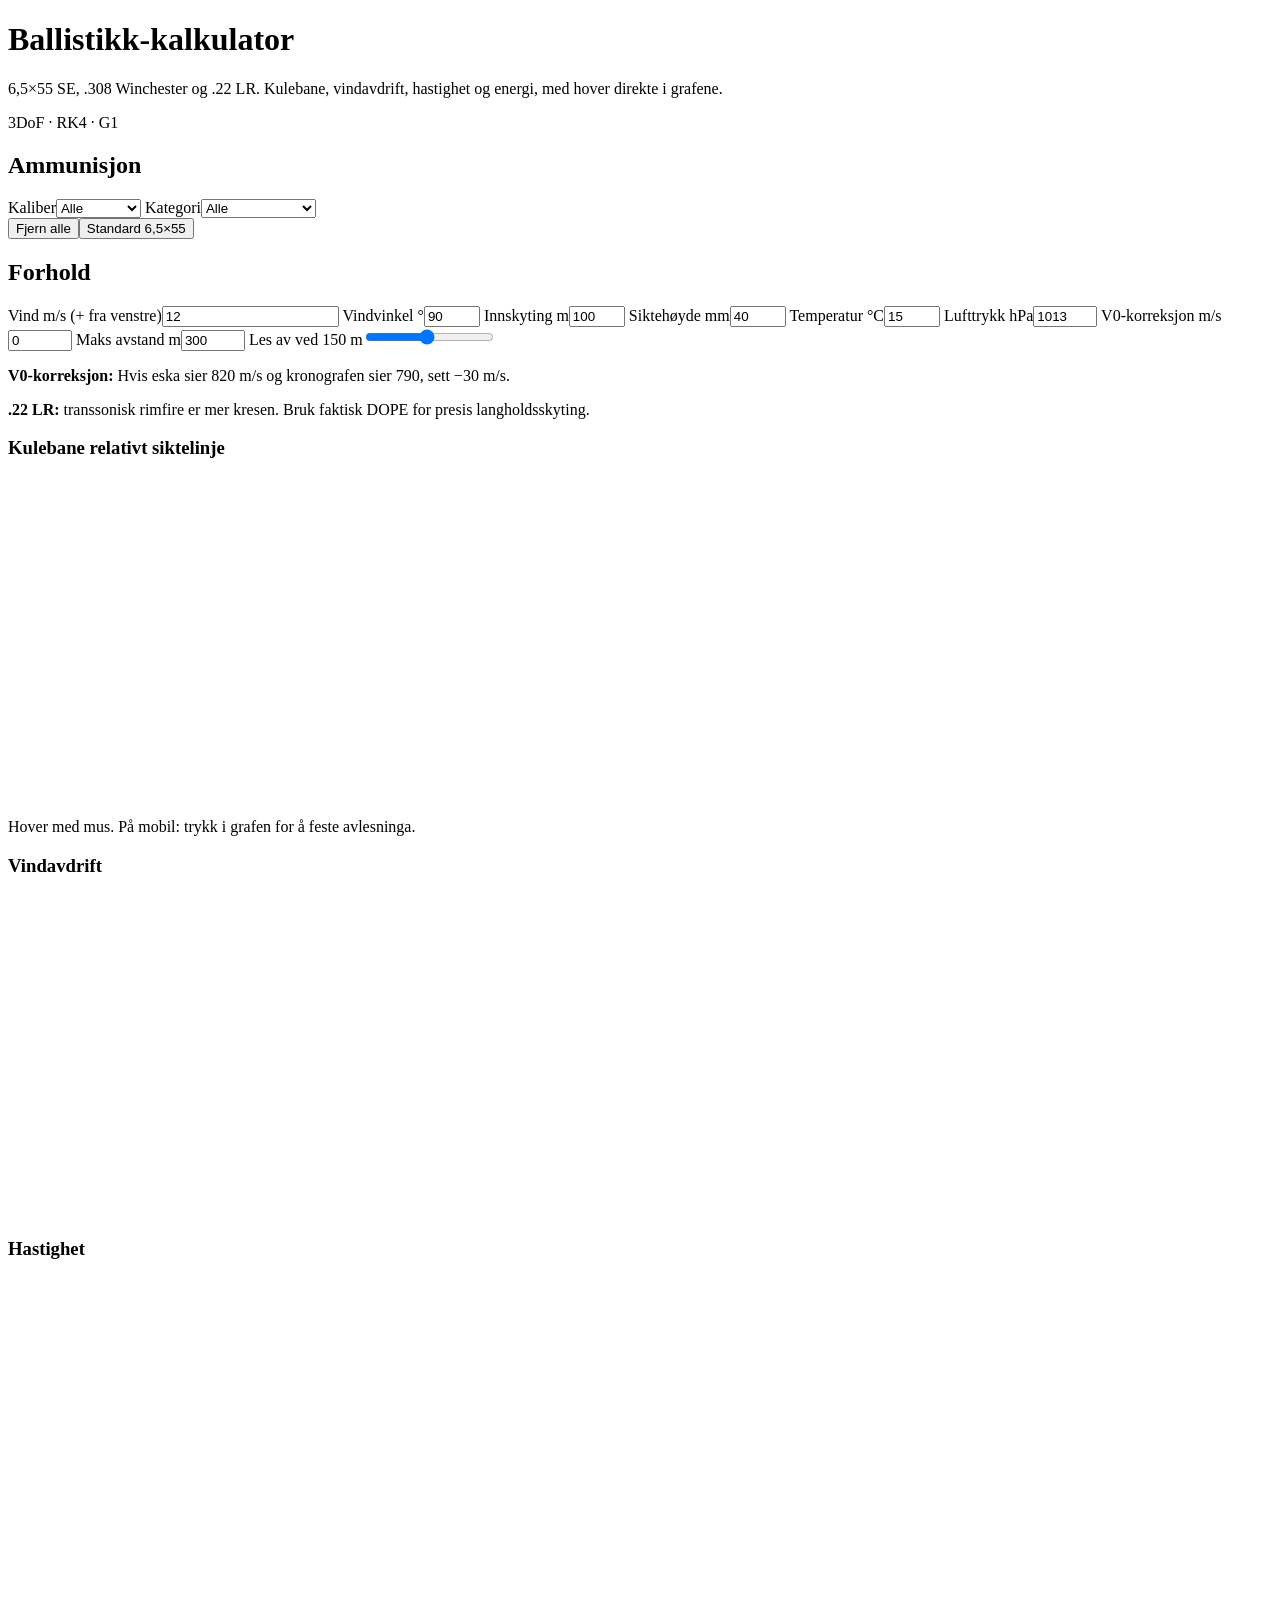
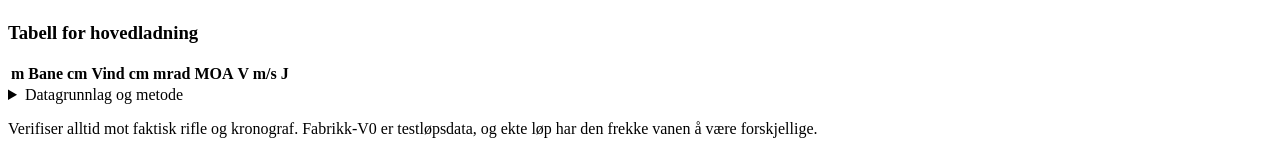
==== ballistikk/index.html @ c9beb190 "Add ballistics calculator page" ====
<!doctype html>
<html lang="no">
<head>
<meta charset="utf-8">
<meta name="viewport" content="width=device-width,initial-scale=1">
<meta name="description" content="Interaktiv ballistikk-kalkulator for 6,5x55, .308 Winchester og .22 LR.">
<title>Ballistikk-kalkulator</title>
<link rel="stylesheet" href="./style.css">
<script defer src="./app.js"></script>
</head>
<body>
<main>
<header class="top">
<div><h1>Ballistikk-kalkulator</h1><p>6,5×55 SE, .308 Winchester og .22 LR. Kulebane, vindavdrift, hastighet og energi, med hover direkte i grafene.</p></div>
<span class="badge">3DoF · RK4 · G1</span>
</header>
<div class="grid">
<aside class="panel">
<h2>Ammunisjon</h2>
<div class="filters">
<label>Kaliber<select id="caliberFilter"><option value="all">Alle</option><option value="6.5x55">6,5×55 SE</option><option value="308">.308 Win</option><option value="22lr">.22 LR</option></select></label>
<label>Kategori<select id="typeFilter"><option value="all">Alle</option><option value="hunting">Jakt</option><option value="training">Trening / match</option></select></label>
</div>
<div id="loadList" class="ammo-groups"></div>
<div class="actions"><button id="clearBtn">Fjern alle</button><button id="sixBtn">Standard 6,5×55</button></div>
<h2 class="space">Forhold</h2>
<div class="controls">
<label>Vind m/s (+ fra venstre)<input id="wind" type="number" step=".5" value="12"></label>
<label>Vindvinkel °<input id="windAngle" type="number" min="0" max="180" step="5" value="90"></label>
<label>Innskyting m<input id="zero" type="number" min="10" max="500" step="5" value="100"></label>
<label>Siktehøyde mm<input id="sight" type="number" min="0" max="120" step="1" value="40"></label>
<label>Temperatur °C<input id="temp" type="number" min="-40" max="50" step="1" value="15"></label>
<label>Lufttrykk hPa<input id="pressure" type="number" min="750" max="1100" step="1" value="1013"></label>
<label>V0-korreksjon m/s<input id="v0Offset" type="number" min="-150" max="150" step="1" value="0"></label>
<label>Maks avstand m<input id="maxRange" type="number" min="50" max="1000" step="25" value="300"></label>
<label class="full">Les av ved <span id="rangeLabel">150</span> m<input id="readRange" type="range" min="10" max="300" step="5" value="150"></label>
</div>
<p class="note"><strong>V0-korreksjon:</strong> Hvis eska sier 820 m/s og kronografen sier 790, sett −30 m/s.</p>
<p class="note warn"><strong>.22 LR:</strong> transsonisk rimfire er mer kresen. Bruk faktisk DOPE for presis langholdsskyting.</p>
</aside>
<section class="panel">
<div id="cards" class="cards"></div>
<h3>Kulebane relativt siktelinje</h3>
<div class="chart"><canvas id="dropChart" width="1000" height="320"></canvas><div id="dropTip" class="tooltip"></div></div>
<p class="hint">Hover med mus. På mobil: trykk i grafen for å feste avlesninga.</p>
<h3>Vindavdrift</h3>
<div class="chart"><canvas id="windChart" width="1000" height="320"></canvas><div id="windTip" class="tooltip"></div></div>
<h3>Hastighet</h3>
<div class="chart"><canvas id="velChart" width="1000" height="320"></canvas><div id="velTip" class="tooltip"></div></div>
<div id="legend" class="legend"></div>
<h3>Tabell for hovedladning</h3>
<div class="tablewrap"><table><thead><tr><th>m</th><th>Bane cm</th><th>Vind cm</th><th>mrad</th><th>MOA</th><th>V m/s</th><th>J</th></tr></thead><tbody id="tbody"></tbody></table></div>
</section>
</div>
<details><summary>Datagrunnlag og metode</summary><p class="mini">Centerfire bruker Norma sine publiserte V0- og G1-BC-data. .22 LR bruker oppgitt G1 der den finnes og tydelig merket effektiv G1 der Norma bare publiserer hastighetstabell. Modellen inkluderer tyngdekraft, lufttetthet, relativ luftstrøm og standard stykkevis G1-retardasjon. Ikke Coriolis, spindrift eller aerodynamisk jump.</p></details>
<p class="mini">Verifiser alltid mot faktisk rifle og kronograf. Fabrikk-V0 er testløpsdata, og ekte løp har den frekke vanen å være forskjellige.</p>
</main>
</body></html>
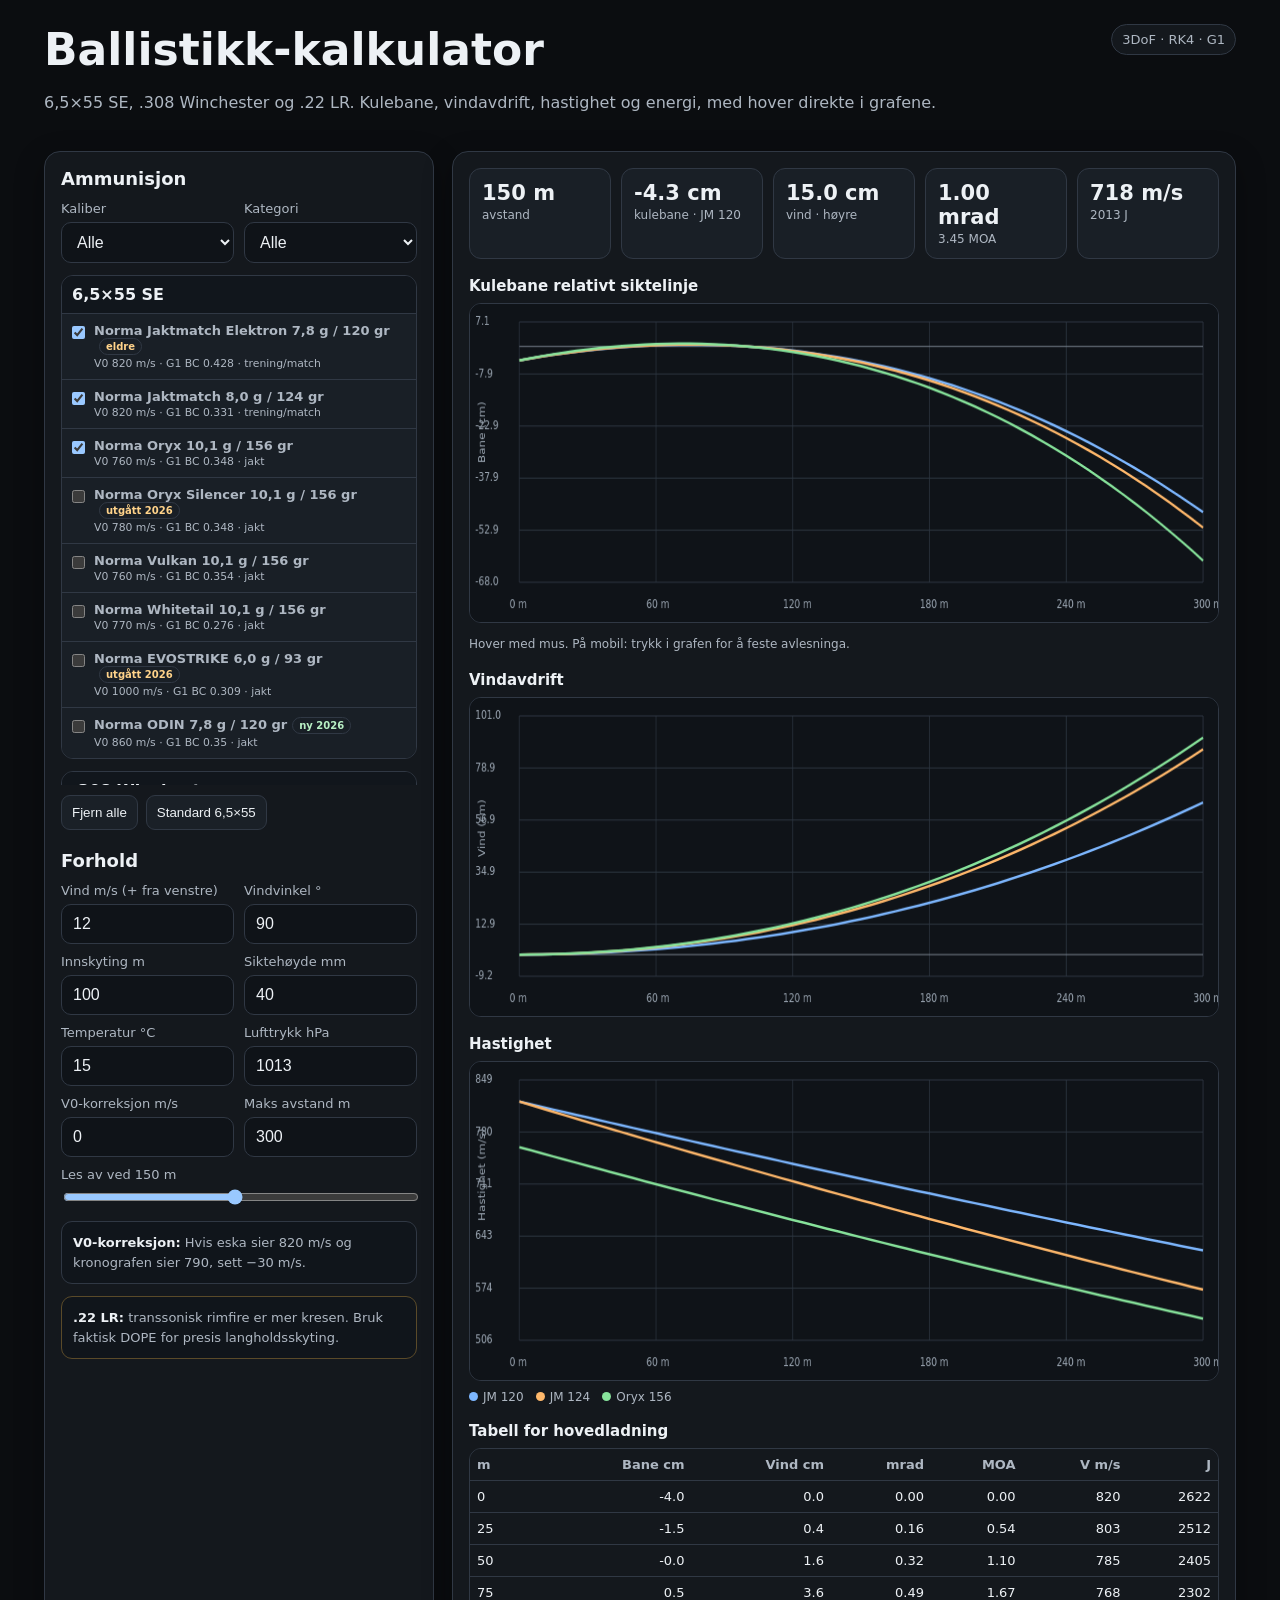
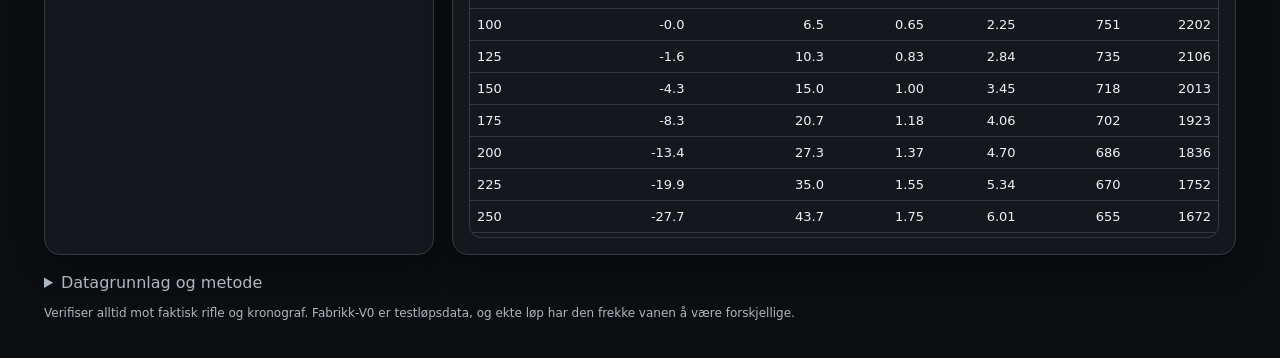
==== commit afe5500e: "Fix ballistics page assets and cache bust" ====
--- a/ballistikk/index.html
+++ b/ballistikk/index.html
@@ -5,8 +5,8 @@
 <meta name="viewport" content="width=device-width,initial-scale=1">
 <meta name="description" content="Interaktiv ballistikk-kalkulator for 6,5x55, .308 Winchester og .22 LR.">
 <title>Ballistikk-kalkulator</title>
-<link rel="stylesheet" href="./style.css">
-<script defer src="./app.js"></script>
+<link rel="stylesheet" href="./style.css?v=20261107-2">
+<script defer src="./app.js?v=20261107-2"></script>
 </head>
 <body>
 <main>
@@ -22,7 +22,7 @@
 <label>Kategori<select id="typeFilter"><option value="all">Alle</option><option value="hunting">Jakt</option><option value="training">Trening / match</option></select></label>
 </div>
 <div id="loadList" class="ammo-groups"></div>
-<div class="actions"><button id="clearBtn">Fjern alle</button><button id="sixBtn">Standard 6,5×55</button></div>
+<div class="actions"><button id="clearBtn" type="button">Fjern alle</button><button id="sixBtn" type="button">Standard 6,5×55</button></div>
 <h2 class="space">Forhold</h2>
 <div class="controls">
 <label>Vind m/s (+ fra venstre)<input id="wind" type="number" step=".5" value="12"></label>
@@ -39,7 +39,7 @@
 <p class="note warn"><strong>.22 LR:</strong> transsonisk rimfire er mer kresen. Bruk faktisk DOPE for presis langholdsskyting.</p>
 </aside>
 <section class="panel">
-<div id="cards" class="cards"></div>
+<div id="cards" class="cards"><div class="card"><div class="v">Laster…</div><div class="k">ballistikkmotor</div></div></div>
 <h3>Kulebane relativt siktelinje</h3>
 <div class="chart"><canvas id="dropChart" width="1000" height="320"></canvas><div id="dropTip" class="tooltip"></div></div>
 <p class="hint">Hover med mus. På mobil: trykk i grafen for å feste avlesninga.</p>
@@ -54,5 +54,6 @@
 </div>
 <details><summary>Datagrunnlag og metode</summary><p class="mini">Centerfire bruker Norma sine publiserte V0- og G1-BC-data. .22 LR bruker oppgitt G1 der den finnes og tydelig merket effektiv G1 der Norma bare publiserer hastighetstabell. Modellen inkluderer tyngdekraft, lufttetthet, relativ luftstrøm og standard stykkevis G1-retardasjon. Ikke Coriolis, spindrift eller aerodynamisk jump.</p></details>
 <p class="mini">Verifiser alltid mot faktisk rifle og kronograf. Fabrikk-V0 er testløpsdata, og ekte løp har den frekke vanen å være forskjellige.</p>
+<noscript><p class="note warn">JavaScript må være aktivert for at kalkulatoren skal fungere.</p></noscript>
 </main>
 </body></html>
--- a/ballistikk/style.css
+++ b/ballistikk/style.css
@@ -0,0 +1 @@
+:root{color-scheme:dark;--bg:#0b0d10;--panel:#14181d;--panel2:#191f26;--text:#edf1f5;--muted:#aeb7c2;--line:#303844;--good:#b8f0c4;--warn:#ffd38a}*{box-sizing:border-box}body{margin:0;font-family:Inter,system-ui,-apple-system,Segoe UI,Roboto,sans-serif;background:var(--bg);color:var(--text)}main{max-width:1240px;margin:auto;padding:24px}.top{display:flex;gap:20px;justify-content:space-between;align-items:flex-start;flex-wrap:wrap}h1{font-size:clamp(27px,4vw,44px);margin:0 0 8px}h2{font-size:18px;margin:0 0 12px}h3{font-size:15px;margin:18px 0 8px}p{color:var(--muted);line-height:1.5}.badge{border:1px solid var(--line);background:var(--panel);padding:7px 10px;border-radius:999px;color:var(--muted);font-size:13px}.grid{display:grid;grid-template-columns:390px minmax(0,1fr);gap:18px;margin-top:20px}@media(max-width:920px){.grid{grid-template-columns:1fr}}.panel{background:var(--panel);border:1px solid var(--line);border-radius:16px;padding:16px;box-shadow:0 10px 30px #0005}.filters,.controls{display:grid;grid-template-columns:1fr 1fr;gap:10px}.controls .full{grid-column:1/-1}label{display:block;font-size:13px;color:var(--muted)}input,select{width:100%;margin-top:6px;background:#0f1318;border:1px solid var(--line);color:var(--text);padding:10px 11px;border-radius:10px;font-size:16px}input[type=range]{padding:0}.ammo-groups{display:grid;gap:12px;max-height:510px;overflow:auto;margin-top:12px}.ammo-group{border:1px solid var(--line);border-radius:12px;overflow:hidden}.ammo-head{font-weight:750;padding:9px 10px;background:#11161c}.loadrow{display:flex;gap:9px;align-items:flex-start;background:var(--panel2);border-top:1px solid var(--line);padding:9px 10px;cursor:pointer}.loadrow input{width:auto;margin:3px 0 0}.loadrow strong{font-size:13px}.loadrow small{color:var(--muted)}.pill{display:inline-block;font-size:10px;padding:2px 6px;border-radius:99px;border:1px solid var(--line);margin-left:5px;color:var(--muted)}.pill.new{color:var(--good)}.pill.old{color:var(--warn)}.actions{display:flex;gap:8px;margin-top:10px;flex-wrap:wrap}button{border:1px solid var(--line);background:#1a2027;color:var(--text);padding:9px 10px;border-radius:9px;cursor:pointer}.space{margin-top:20px}.note{font-size:13px;background:#10151b;border:1px solid var(--line);padding:11px;border-radius:11px;margin:12px 0 0}.note strong{color:var(--text)}.warn{border-color:#5a4a29}.cards{display:grid;grid-template-columns:repeat(5,1fr);gap:10px;margin-bottom:14px}@media(max-width:820px){.cards{grid-template-columns:repeat(2,1fr)}}.card{background:var(--panel2);border:1px solid var(--line);padding:12px;border-radius:12px}.card .v{font-size:21px;font-weight:750}.card .k{font-size:12px;color:var(--muted);margin-top:3px}.chart{position:relative}.chart canvas{width:100%;height:320px;background:#0f1318;border:1px solid var(--line);border-radius:12px;display:block;touch-action:pan-y}.tooltip{position:absolute;display:none;pointer-events:none;z-index:4;min-width:175px;max-width:270px;background:#080b0ecc;border:1px solid #46515e;border-radius:10px;padding:9px 10px;box-shadow:0 8px 30px #000a;font-size:12px;backdrop-filter:blur(6px)}.tt-range{font-weight:800;margin-bottom:5px}.tt-row{display:flex;gap:8px;justify-content:space-between;margin-top:3px}.tt-name{white-space:nowrap;overflow:hidden;text-overflow:ellipsis;max-width:165px}.sw,.dot{width:9px;height:9px;border-radius:50%;display:inline-block;margin-right:5px}.hint,.mini{font-size:12px;color:var(--muted)}.legend{display:flex;gap:12px;flex-wrap:wrap;margin:9px 0;color:var(--muted);font-size:12px}.tablewrap{max-height:390px;overflow:auto;border:1px solid var(--line);border-radius:12px}table{width:100%;border-collapse:collapse;font-size:13px}th,td{border-bottom:1px solid var(--line);padding:8px 7px;text-align:right;white-space:nowrap}th:first-child,td:first-child{text-align:left}th{position:sticky;top:0;background:var(--panel);color:var(--muted)}details{margin-top:18px}summary{cursor:pointer;color:var(--muted)}
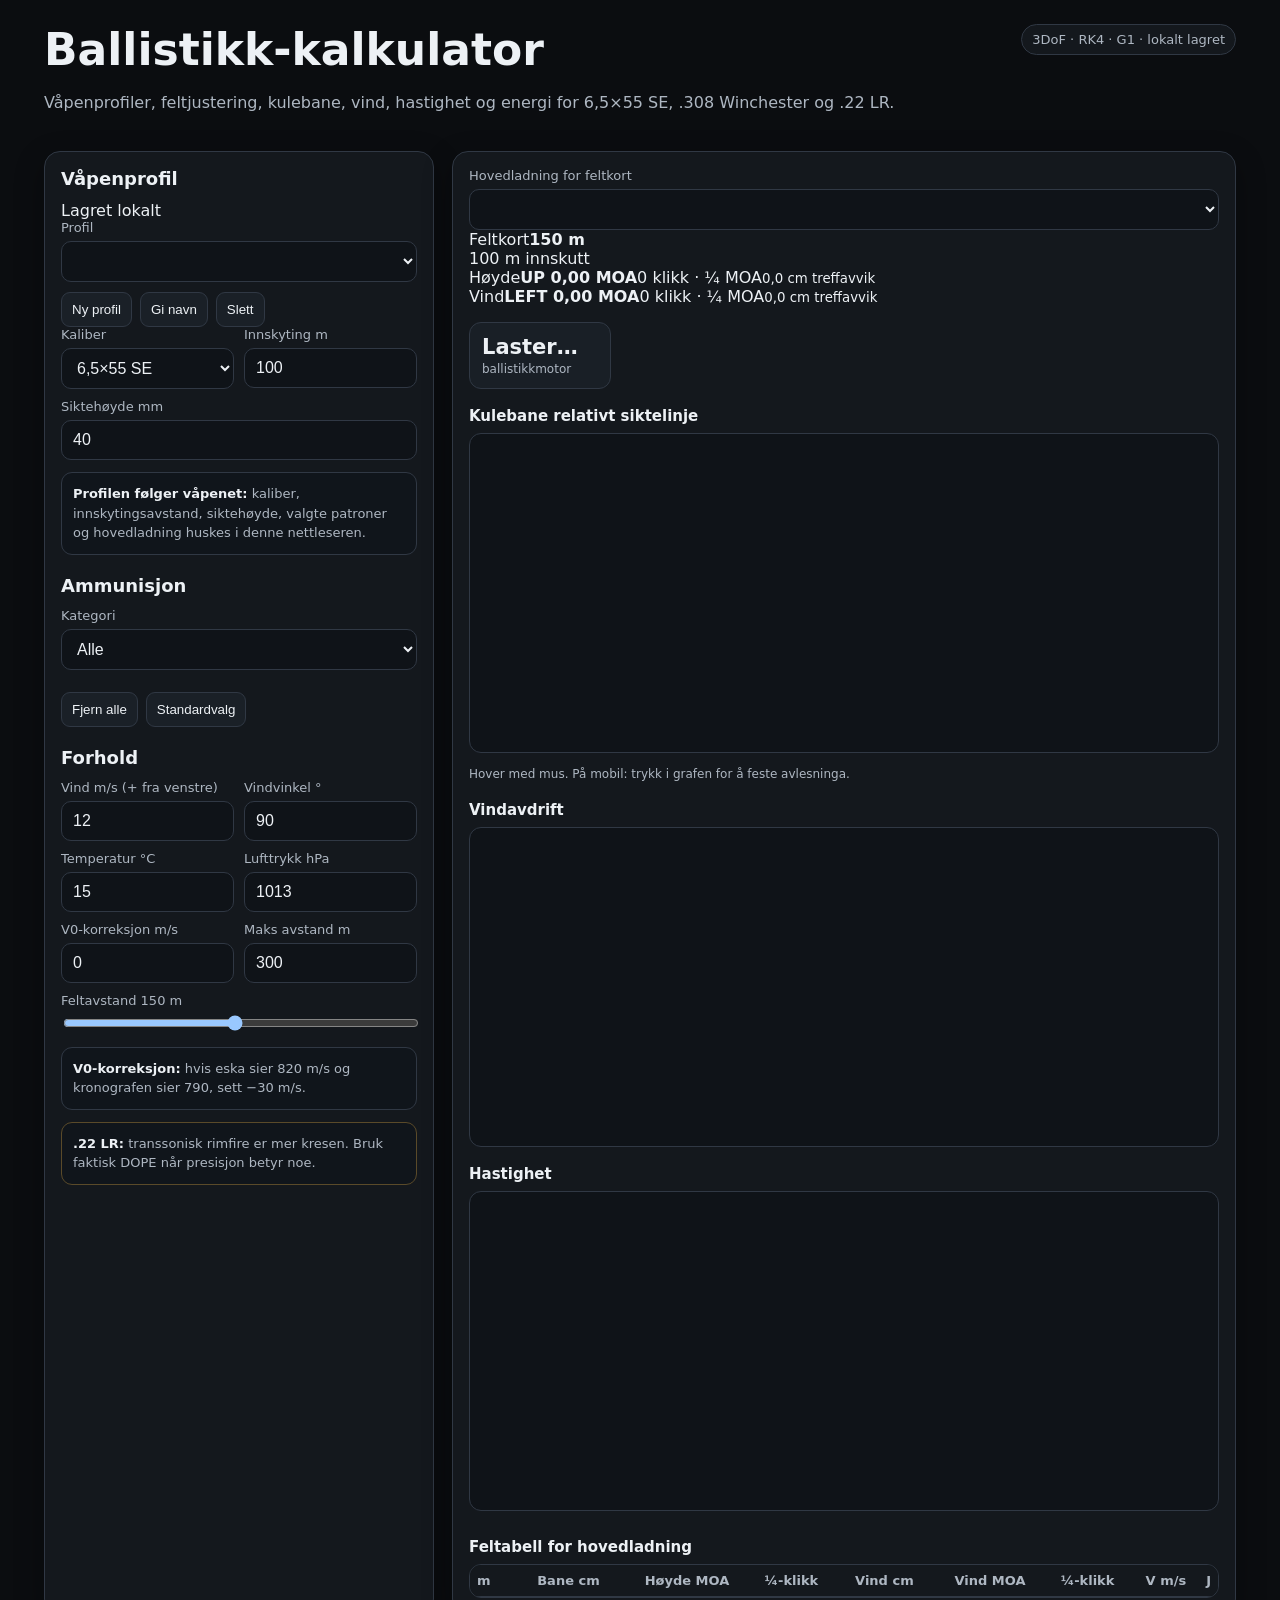
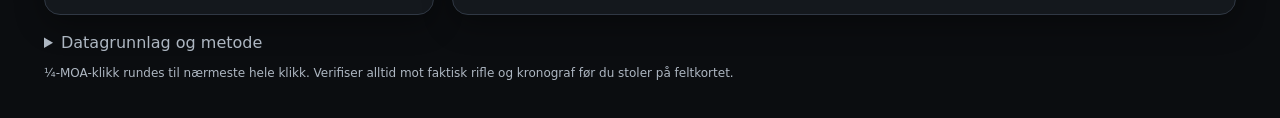
==== commit 3183f1ac: "Add field dial cards and rifle profiles" ====
--- a/ballistikk/index.html
+++ b/ballistikk/index.html
@@ -3,57 +3,92 @@
 <head>
 <meta charset="utf-8">
 <meta name="viewport" content="width=device-width,initial-scale=1">
-<meta name="description" content="Interaktiv ballistikk-kalkulator for 6,5x55, .308 Winchester og .22 LR.">
+<meta name="description" content="Interaktiv ballistikk-kalkulator for 6,5x55, .308 Winchester og .22 LR med våpenprofiler og feltjustering i MOA.">
+<meta name="theme-color" content="#0b0d10">
 <title>Ballistikk-kalkulator</title>
-<link rel="stylesheet" href="./style.css?v=20261107-2">
-<script defer src="./app.js?v=20261107-2"></script>
+<link rel="stylesheet" href="./style.css?v=20261107-3">
+<script defer src="./app.js?v=20261107-3"></script>
 </head>
 <body>
 <main>
 <header class="top">
-<div><h1>Ballistikk-kalkulator</h1><p>6,5×55 SE, .308 Winchester og .22 LR. Kulebane, vindavdrift, hastighet og energi, med hover direkte i grafene.</p></div>
-<span class="badge">3DoF · RK4 · G1</span>
+  <div><h1>Ballistikk-kalkulator</h1><p>Våpenprofiler, feltjustering, kulebane, vind, hastighet og energi for 6,5×55 SE, .308 Winchester og .22 LR.</p></div>
+  <span class="badge">3DoF · RK4 · G1 · lokalt lagret</span>
 </header>
+
 <div class="grid">
-<aside class="panel">
-<h2>Ammunisjon</h2>
-<div class="filters">
-<label>Kaliber<select id="caliberFilter"><option value="all">Alle</option><option value="6.5x55">6,5×55 SE</option><option value="308">.308 Win</option><option value="22lr">.22 LR</option></select></label>
-<label>Kategori<select id="typeFilter"><option value="all">Alle</option><option value="hunting">Jakt</option><option value="training">Trening / match</option></select></label>
-</div>
-<div id="loadList" class="ammo-groups"></div>
-<div class="actions"><button id="clearBtn" type="button">Fjern alle</button><button id="sixBtn" type="button">Standard 6,5×55</button></div>
-<h2 class="space">Forhold</h2>
-<div class="controls">
-<label>Vind m/s (+ fra venstre)<input id="wind" type="number" step=".5" value="12"></label>
-<label>Vindvinkel °<input id="windAngle" type="number" min="0" max="180" step="5" value="90"></label>
-<label>Innskyting m<input id="zero" type="number" min="10" max="500" step="5" value="100"></label>
-<label>Siktehøyde mm<input id="sight" type="number" min="0" max="120" step="1" value="40"></label>
-<label>Temperatur °C<input id="temp" type="number" min="-40" max="50" step="1" value="15"></label>
-<label>Lufttrykk hPa<input id="pressure" type="number" min="750" max="1100" step="1" value="1013"></label>
-<label>V0-korreksjon m/s<input id="v0Offset" type="number" min="-150" max="150" step="1" value="0"></label>
-<label>Maks avstand m<input id="maxRange" type="number" min="50" max="1000" step="25" value="300"></label>
-<label class="full">Les av ved <span id="rangeLabel">150</span> m<input id="readRange" type="range" min="10" max="300" step="5" value="150"></label>
-</div>
-<p class="note"><strong>V0-korreksjon:</strong> Hvis eska sier 820 m/s og kronografen sier 790, sett −30 m/s.</p>
-<p class="note warn"><strong>.22 LR:</strong> transsonisk rimfire er mer kresen. Bruk faktisk DOPE for presis langholdsskyting.</p>
+<aside class="panel controls-panel">
+  <section id="profilePanel" class="profile-section">
+    <div class="section-head"><h2>Våpenprofil</h2><span id="saveState" class="save-state">Lagret lokalt</span></div>
+    <label>Profil<select id="profileSelect"></select></label>
+    <div class="actions profile-actions">
+      <button id="addProfileBtn" type="button">Ny profil</button>
+      <button id="renameProfileBtn" type="button">Gi navn</button>
+      <button id="deleteProfileBtn" type="button">Slett</button>
+    </div>
+    <div class="controls profile-controls">
+      <label>Kaliber<select id="profileCaliber"><option value="6.5x55">6,5×55 SE</option><option value="308">.308 Win</option><option value="22lr">.22 LR</option></select></label>
+      <label>Innskyting m<input id="zero" type="number" min="10" max="500" step="5" value="100"></label>
+      <label class="full">Siktehøyde mm<input id="sight" type="number" min="0" max="120" step="1" value="40"></label>
+    </div>
+    <p class="note"><strong>Profilen følger våpenet:</strong> kaliber, innskytingsavstand, siktehøyde, valgte patroner og hovedladning huskes i denne nettleseren.</p>
+  </section>
+
+  <section class="space">
+    <div class="section-head"><h2>Ammunisjon</h2><span id="ammoCaliberLabel" class="mini-badge"></span></div>
+    <label>Kategori<select id="typeFilter"><option value="all">Alle</option><option value="hunting">Jakt</option><option value="training">Trening / match</option></select></label>
+    <div id="loadList" class="ammo-groups"></div>
+    <div class="actions"><button id="clearBtn" type="button">Fjern alle</button><button id="defaultAmmoBtn" type="button">Standardvalg</button></div>
+  </section>
+
+  <section class="space">
+    <h2>Forhold</h2>
+    <div class="controls">
+      <label>Vind m/s (+ fra venstre)<input id="wind" type="number" step=".5" value="12"></label>
+      <label>Vindvinkel °<input id="windAngle" type="number" min="0" max="180" step="5" value="90"></label>
+      <label>Temperatur °C<input id="temp" type="number" min="-40" max="50" step="1" value="15"></label>
+      <label>Lufttrykk hPa<input id="pressure" type="number" min="750" max="1100" step="1" value="1013"></label>
+      <label>V0-korreksjon m/s<input id="v0Offset" type="number" min="-150" max="150" step="1" value="0"></label>
+      <label>Maks avstand m<input id="maxRange" type="number" min="50" max="1000" step="25" value="300"></label>
+      <label class="full">Feltavstand <span id="rangeLabel">150</span> m<input id="readRange" type="range" min="10" max="300" step="5" value="150"></label>
+    </div>
+    <p class="note"><strong>V0-korreksjon:</strong> hvis eska sier 820 m/s og kronografen sier 790, sett −30 m/s.</p>
+    <p class="note warn"><strong>.22 LR:</strong> transsonisk rimfire er mer kresen. Bruk faktisk DOPE når presisjon betyr noe.</p>
+  </section>
 </aside>
-<section class="panel">
-<div id="cards" class="cards"><div class="card"><div class="v">Laster…</div><div class="k">ballistikkmotor</div></div></div>
-<h3>Kulebane relativt siktelinje</h3>
-<div class="chart"><canvas id="dropChart" width="1000" height="320"></canvas><div id="dropTip" class="tooltip"></div></div>
-<p class="hint">Hover med mus. På mobil: trykk i grafen for å feste avlesninga.</p>
-<h3>Vindavdrift</h3>
-<div class="chart"><canvas id="windChart" width="1000" height="320"></canvas><div id="windTip" class="tooltip"></div></div>
-<h3>Hastighet</h3>
-<div class="chart"><canvas id="velChart" width="1000" height="320"></canvas><div id="velTip" class="tooltip"></div></div>
-<div id="legend" class="legend"></div>
-<h3>Tabell for hovedladning</h3>
-<div class="tablewrap"><table><thead><tr><th>m</th><th>Bane cm</th><th>Vind cm</th><th>mrad</th><th>MOA</th><th>V m/s</th><th>J</th></tr></thead><tbody id="tbody"></tbody></table></div>
+
+<section class="panel results-panel">
+  <div class="primary-picker">
+    <label>Hovedladning for feltkort<select id="primaryLoadSelect"></select></label>
+  </div>
+
+  <section id="fieldCard" class="field-card" aria-live="polite">
+    <div class="field-head"><div><span class="eyebrow">Feltkort</span><strong id="fieldDistance">150 m</strong></div><span id="fieldZero" class="field-zero">100 m innskutt</span></div>
+    <div class="dial-grid">
+      <div class="dial-card elevation"><span class="dial-label">Høyde</span><strong id="elevDial">UP 0,00 MOA</strong><span id="elevClicks">0 klikk · ¼ MOA</span><small id="elevImpact">0,0 cm treffavvik</small></div>
+      <div class="dial-card windage"><span class="dial-label">Vind</span><strong id="windDial">LEFT 0,00 MOA</strong><span id="windClicks">0 klikk · ¼ MOA</span><small id="windImpact">0,0 cm treffavvik</small></div>
+    </div>
+    <p class="field-note" id="fieldLoad"></p>
+  </section>
+
+  <div id="cards" class="cards"><div class="card"><div class="v">Laster…</div><div class="k">ballistikkmotor</div></div></div>
+
+  <h3>Kulebane relativt siktelinje</h3>
+  <div class="chart"><canvas id="dropChart" width="1000" height="320"></canvas><div id="dropTip" class="tooltip"></div></div>
+  <p class="hint">Hover med mus. På mobil: trykk i grafen for å feste avlesninga.</p>
+  <h3>Vindavdrift</h3>
+  <div class="chart"><canvas id="windChart" width="1000" height="320"></canvas><div id="windTip" class="tooltip"></div></div>
+  <h3>Hastighet</h3>
+  <div class="chart"><canvas id="velChart" width="1000" height="320"></canvas><div id="velTip" class="tooltip"></div></div>
+  <div id="legend" class="legend"></div>
+
+  <h3>Feltabell for hovedladning</h3>
+  <div class="tablewrap"><table><thead><tr><th>m</th><th>Bane cm</th><th>Høyde MOA</th><th>¼-klikk</th><th>Vind cm</th><th>Vind MOA</th><th>¼-klikk</th><th>V m/s</th><th>J</th></tr></thead><tbody id="tbody"></tbody></table></div>
 </section>
 </div>
-<details><summary>Datagrunnlag og metode</summary><p class="mini">Centerfire bruker Norma sine publiserte V0- og G1-BC-data. .22 LR bruker oppgitt G1 der den finnes og tydelig merket effektiv G1 der Norma bare publiserer hastighetstabell. Modellen inkluderer tyngdekraft, lufttetthet, relativ luftstrøm og standard stykkevis G1-retardasjon. Ikke Coriolis, spindrift eller aerodynamisk jump.</p></details>
-<p class="mini">Verifiser alltid mot faktisk rifle og kronograf. Fabrikk-V0 er testløpsdata, og ekte løp har den frekke vanen å være forskjellige.</p>
+
+<details><summary>Datagrunnlag og metode</summary><p class="mini">Centerfire bruker publiserte V0- og G1-BC-data. .22 LR bruker oppgitt G1 der den finnes og tydelig merket effektiv G1 der produsenten bare publiserer hastighetstabell. Modellen inkluderer tyngdekraft, lufttetthet, relativ luftstrøm og standard stykkevis G1-retardasjon. Ikke Coriolis, spindrift eller aerodynamisk jump.</p></details>
+<p class="mini">¼-MOA-klikk rundes til nærmeste hele klikk. Verifiser alltid mot faktisk rifle og kronograf før du stoler på feltkortet.</p>
 <noscript><p class="note warn">JavaScript må være aktivert for at kalkulatoren skal fungere.</p></noscript>
 </main>
 </body></html>
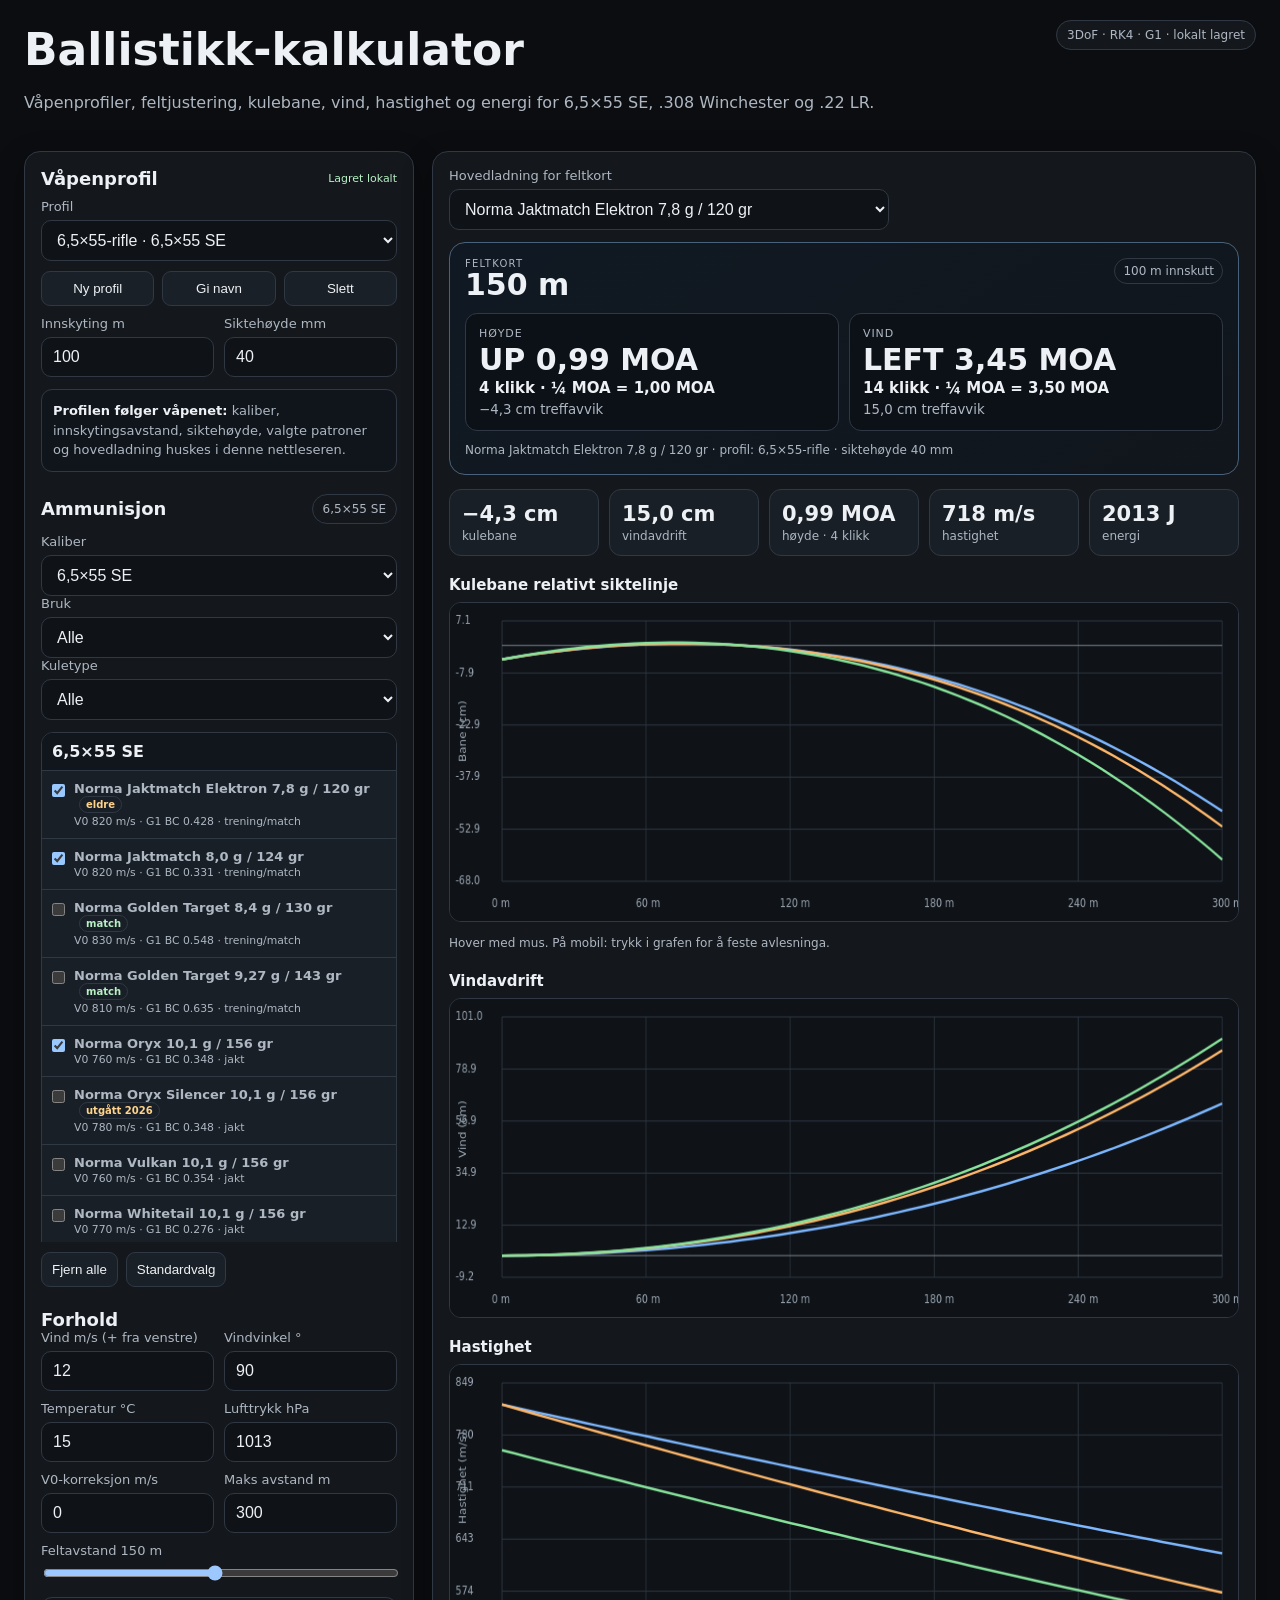
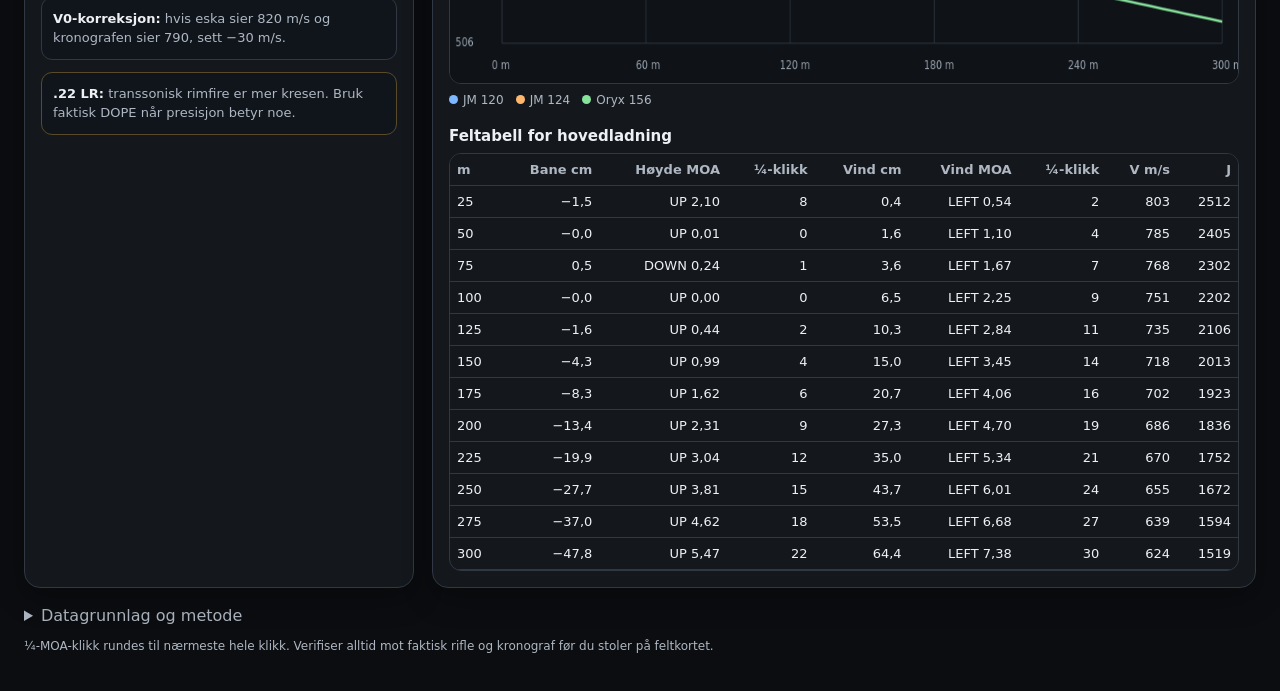
==== commit d0a80bee: "Make ballistics UI mobile/PWA ready and add ammo filters" ====
--- a/ballistikk/index.html
+++ b/ballistikk/index.html
@@ -5,15 +5,24 @@
 <meta name="viewport" content="width=device-width,initial-scale=1">
 <meta name="description" content="Interaktiv ballistikk-kalkulator for 6,5x55, .308 Winchester og .22 LR med våpenprofiler og feltjustering i MOA.">
 <meta name="theme-color" content="#0b0d10">
+<meta name="apple-mobile-web-app-capable" content="yes">
+<meta name="apple-mobile-web-app-status-bar-style" content="black-translucent">
+<meta name="apple-mobile-web-app-title" content="Ballistikk">
 <title>Ballistikk-kalkulator</title>
-<link rel="stylesheet" href="./style.css?v=20261107-3">
-<script defer src="./app.js?v=20261107-3"></script>
+<link rel="manifest" href="./manifest.webmanifest?v=20261107-4">
+<link rel="icon" type="image/png" sizes="192x192" href="./icon-192.png">
+<link rel="apple-touch-icon" href="./icon-192.png">
+<link rel="stylesheet" href="./style.css?v=20261107-4">
+<script defer src="./app.js?v=20261107-4"></script>
 </head>
 <body>
 <main>
 <header class="top">
   <div><h1>Ballistikk-kalkulator</h1><p>Våpenprofiler, feltjustering, kulebane, vind, hastighet og energi for 6,5×55 SE, .308 Winchester og .22 LR.</p></div>
+  <div class="top-actions">
+  <button id="installBtn" class="install-btn" type="button" hidden>Installer app</button>
   <span class="badge">3DoF · RK4 · G1 · lokalt lagret</span>
+</div>
 </header>
 
 <div class="grid">
@@ -27,16 +36,19 @@
       <button id="deleteProfileBtn" type="button">Slett</button>
     </div>
     <div class="controls profile-controls">
-      <label>Kaliber<select id="profileCaliber"><option value="6.5x55">6,5×55 SE</option><option value="308">.308 Win</option><option value="22lr">.22 LR</option></select></label>
       <label>Innskyting m<input id="zero" type="number" min="10" max="500" step="5" value="100"></label>
-      <label class="full">Siktehøyde mm<input id="sight" type="number" min="0" max="120" step="1" value="40"></label>
+      <label>Siktehøyde mm<input id="sight" type="number" min="0" max="120" step="1" value="40"></label>
     </div>
     <p class="note"><strong>Profilen følger våpenet:</strong> kaliber, innskytingsavstand, siktehøyde, valgte patroner og hovedladning huskes i denne nettleseren.</p>
   </section>
 
   <section class="space">
     <div class="section-head"><h2>Ammunisjon</h2><span id="ammoCaliberLabel" class="mini-badge"></span></div>
-    <label>Kategori<select id="typeFilter"><option value="all">Alle</option><option value="hunting">Jakt</option><option value="training">Trening / match</option></select></label>
+    <div class="ammo-filters">
+      <label>Kaliber<select id="profileCaliber"><option value="6.5x55">6,5×55 SE</option><option value="308">.308 Win</option><option value="22lr">.22 LR</option></select></label>
+      <label>Bruk<select id="typeFilter"><option value="all">Alle</option><option value="hunting">Jakt</option><option value="training">Trening / match</option></select></label>
+      <label>Kuletype<select id="bulletFilter"><option value="all">Alle</option><option value="fmj">Helmantel</option><option value="match">Match / ikke-eksp.</option><option value="expanding">Ekspanderende</option><option value="rimfire">.22 LR</option></select></label>
+    </div>
     <div id="loadList" class="ammo-groups"></div>
     <div class="actions"><button id="clearBtn" type="button">Fjern alle</button><button id="defaultAmmoBtn" type="button">Standardvalg</button></div>
   </section>
@@ -44,7 +56,7 @@
   <section class="space">
     <h2>Forhold</h2>
     <div class="controls">
-      <label>Vind m/s (+ fra venstre)<input id="wind" type="number" step=".5" value="12"></label>
+      <label>Vind m/s (+ fra venstre)<input id="wind" type="number" step=".5" value="0"></label>
       <label>Vindvinkel °<input id="windAngle" type="number" min="0" max="180" step="5" value="90"></label>
       <label>Temperatur °C<input id="temp" type="number" min="-40" max="50" step="1" value="15"></label>
       <label>Lufttrykk hPa<input id="pressure" type="number" min="750" max="1100" step="1" value="1013"></label>
--- a/ballistikk/style.css
+++ b/ballistikk/style.css
@@ -1 +1,3 @@
-:root{color-scheme:dark;--bg:#0b0d10;--panel:#14181d;--panel2:#191f26;--text:#edf1f5;--muted:#aeb7c2;--line:#303844;--good:#b8f0c4;--warn:#ffd38a}*{box-sizing:border-box}body{margin:0;font-family:Inter,system-ui,-apple-system,Segoe UI,Roboto,sans-serif;background:var(--bg);color:var(--text)}main{max-width:1240px;margin:auto;padding:24px}.top{display:flex;gap:20px;justify-content:space-between;align-items:flex-start;flex-wrap:wrap}h1{font-size:clamp(27px,4vw,44px);margin:0 0 8px}h2{font-size:18px;margin:0 0 12px}h3{font-size:15px;margin:18px 0 8px}p{color:var(--muted);line-height:1.5}.badge{border:1px solid var(--line);background:var(--panel);padding:7px 10px;border-radius:999px;color:var(--muted);font-size:13px}.grid{display:grid;grid-template-columns:390px minmax(0,1fr);gap:18px;margin-top:20px}@media(max-width:920px){.grid{grid-template-columns:1fr}}.panel{background:var(--panel);border:1px solid var(--line);border-radius:16px;padding:16px;box-shadow:0 10px 30px #0005}.filters,.controls{display:grid;grid-template-columns:1fr 1fr;gap:10px}.controls .full{grid-column:1/-1}label{display:block;font-size:13px;color:var(--muted)}input,select{width:100%;margin-top:6px;background:#0f1318;border:1px solid var(--line);color:var(--text);padding:10px 11px;border-radius:10px;font-size:16px}input[type=range]{padding:0}.ammo-groups{display:grid;gap:12px;max-height:510px;overflow:auto;margin-top:12px}.ammo-group{border:1px solid var(--line);border-radius:12px;overflow:hidden}.ammo-head{font-weight:750;padding:9px 10px;background:#11161c}.loadrow{display:flex;gap:9px;align-items:flex-start;background:var(--panel2);border-top:1px solid var(--line);padding:9px 10px;cursor:pointer}.loadrow input{width:auto;margin:3px 0 0}.loadrow strong{font-size:13px}.loadrow small{color:var(--muted)}.pill{display:inline-block;font-size:10px;padding:2px 6px;border-radius:99px;border:1px solid var(--line);margin-left:5px;color:var(--muted)}.pill.new{color:var(--good)}.pill.old{color:var(--warn)}.actions{display:flex;gap:8px;margin-top:10px;flex-wrap:wrap}button{border:1px solid var(--line);background:#1a2027;color:var(--text);padding:9px 10px;border-radius:9px;cursor:pointer}.space{margin-top:20px}.note{font-size:13px;background:#10151b;border:1px solid var(--line);padding:11px;border-radius:11px;margin:12px 0 0}.note strong{color:var(--text)}.warn{border-color:#5a4a29}.cards{display:grid;grid-template-columns:repeat(5,1fr);gap:10px;margin-bottom:14px}@media(max-width:820px){.cards{grid-template-columns:repeat(2,1fr)}}.card{background:var(--panel2);border:1px solid var(--line);padding:12px;border-radius:12px}.card .v{font-size:21px;font-weight:750}.card .k{font-size:12px;color:var(--muted);margin-top:3px}.chart{position:relative}.chart canvas{width:100%;height:320px;background:#0f1318;border:1px solid var(--line);border-radius:12px;display:block;touch-action:pan-y}.tooltip{position:absolute;display:none;pointer-events:none;z-index:4;min-width:175px;max-width:270px;background:#080b0ecc;border:1px solid #46515e;border-radius:10px;padding:9px 10px;box-shadow:0 8px 30px #000a;font-size:12px;backdrop-filter:blur(6px)}.tt-range{font-weight:800;margin-bottom:5px}.tt-row{display:flex;gap:8px;justify-content:space-between;margin-top:3px}.tt-name{white-space:nowrap;overflow:hidden;text-overflow:ellipsis;max-width:165px}.sw,.dot{width:9px;height:9px;border-radius:50%;display:inline-block;margin-right:5px}.hint,.mini{font-size:12px;color:var(--muted)}.legend{display:flex;gap:12px;flex-wrap:wrap;margin:9px 0;color:var(--muted);font-size:12px}.tablewrap{max-height:390px;overflow:auto;border:1px solid var(--line);border-radius:12px}table{width:100%;border-collapse:collapse;font-size:13px}th,td{border-bottom:1px solid var(--line);padding:8px 7px;text-align:right;white-space:nowrap}th:first-child,td:first-child{text-align:left}th{position:sticky;top:0;background:var(--panel);color:var(--muted)}details{margin-top:18px}summary{cursor:pointer;color:var(--muted)}+:root{color-scheme:dark;--bg:#0b0d10;--panel:#14181d;--panel2:#191f26;--text:#edf1f5;--muted:#aeb7c2;--line:#303844;--good:#b8f0c4;--warn:#ffd38a;--accent:#9cc7ff;--danger:#ff9c9c}*{box-sizing:border-box}body{margin:0;font-family:Inter,system-ui,-apple-system,Segoe UI,Roboto,sans-serif;background:var(--bg);color:var(--text)}main{max-width:1280px;margin:auto;padding:24px}.top{display:flex;gap:20px;justify-content:space-between;align-items:flex-start;flex-wrap:wrap}.top>div{min-width:0}h1{font-size:clamp(27px,4vw,44px);margin:0 0 8px}h2{font-size:18px;margin:0}h3{font-size:15px;margin:20px 0 8px}p{color:var(--muted);line-height:1.5}.badge,.mini-badge{border:1px solid var(--line);background:var(--panel);padding:7px 10px;border-radius:999px;color:var(--muted);font-size:12px;white-space:nowrap}.grid{display:grid;grid-template-columns:390px minmax(0,1fr);gap:18px;margin-top:20px}@media(max-width:920px){.grid{grid-template-columns:1fr}main{padding:14px}}.panel{background:var(--panel);border:1px solid var(--line);border-radius:16px;padding:16px;box-shadow:0 10px 30px #0005}.controls-panel{view-transition-name:controls-panel}.results-panel{view-transition-name:results-panel}.profile-section{view-transition-name:profile-panel}.section-head{display:flex;align-items:center;justify-content:space-between;gap:10px;margin-bottom:10px}.save-state{font-size:11px;color:var(--good)}.filters,.controls{display:grid;grid-template-columns:1fr 1fr;gap:10px}.controls .full{grid-column:1/-1}.profile-controls{margin-top:10px}label{display:block;font-size:13px;color:var(--muted)}input,select{width:100%;margin-top:6px;background:#0f1318;border:1px solid var(--line);color:var(--text);padding:10px 11px;border-radius:10px;font-size:16px}input:focus,select:focus,button:focus-visible{outline:2px solid var(--accent);outline-offset:2px}input[type=range]{padding:0;accent-color:var(--accent)}.ammo-groups{display:grid;gap:12px;max-height:510px;overflow:auto;margin-top:12px;view-transition-name:ammo-list}.ammo-group{border:1px solid var(--line);border-radius:12px;overflow:hidden}.ammo-head{font-weight:750;padding:9px 10px;background:#11161c}.loadrow{display:flex;gap:9px;align-items:flex-start;background:var(--panel2);border-top:1px solid var(--line);padding:10px;cursor:pointer}.loadrow:hover{background:#202731}.loadrow input{width:auto;margin:3px 0 0}.loadrow strong{font-size:13px}.loadrow small{color:var(--muted)}.pill{display:inline-block;font-size:10px;padding:2px 6px;border-radius:99px;border:1px solid var(--line);margin-left:5px;color:var(--muted)}.pill.new{color:var(--good)}.pill.old{color:var(--warn)}.actions{display:flex;gap:8px;margin-top:10px;flex-wrap:wrap}.profile-actions button{flex:1}button{border:1px solid var(--line);background:#1a2027;color:var(--text);padding:9px 10px;border-radius:9px;cursor:pointer}button:hover{background:#232b34}button.danger{color:var(--danger)}.space{margin-top:22px}.note{font-size:13px;background:#10151b;border:1px solid var(--line);padding:11px;border-radius:11px;margin:12px 0 0}.note strong{color:var(--text)}.warn{border-color:#5a4a29}.primary-picker{margin-bottom:12px;max-width:440px;view-transition-name:primary-picker}.field-card{border:1px solid #49627c;background:linear-gradient(145deg,#101923,#11161c);border-radius:16px;padding:15px;margin-bottom:14px;view-transition-name:field-card}.field-head{display:flex;align-items:flex-start;justify-content:space-between;gap:12px;margin-bottom:12px}.field-head>div{display:flex;flex-direction:column}.eyebrow{text-transform:uppercase;letter-spacing:.12em;font-size:10px;color:var(--muted)}#fieldDistance{font-size:30px;line-height:1.05}.field-zero{font-size:12px;color:var(--muted);border:1px solid var(--line);padding:5px 8px;border-radius:999px}.dial-grid{display:grid;grid-template-columns:1fr 1fr;gap:10px}.dial-card{background:#0c1117;border:1px solid var(--line);border-radius:12px;padding:13px;display:flex;flex-direction:column;gap:2px}.dial-label{font-size:11px;text-transform:uppercase;letter-spacing:.08em;color:var(--muted)}.dial-card strong{font-size:clamp(20px,3vw,30px)}.dial-card>span:not(.dial-label){font-size:15px;font-weight:700}.dial-card small{color:var(--muted);margin-top:3px}.field-note{font-size:12px;margin:10px 0 0}.cards{display:grid;grid-template-columns:repeat(5,1fr);gap:10px;margin-bottom:14px;view-transition-name:summary-cards}@media(max-width:820px){.cards{grid-template-columns:repeat(2,1fr)}.dial-grid{grid-template-columns:1fr}}.card{background:var(--panel2);border:1px solid var(--line);padding:12px;border-radius:12px}.card .v{font-size:21px;font-weight:750}.card .k{font-size:12px;color:var(--muted);margin-top:3px}.chart{position:relative}.chart canvas{width:100%;height:320px;background:#0f1318;border:1px solid var(--line);border-radius:12px;display:block;touch-action:pan-y}.tooltip{position:absolute;display:none;pointer-events:none;z-index:4;min-width:175px;max-width:270px;background:#080b0ecc;border:1px solid #46515e;border-radius:10px;padding:9px 10px;box-shadow:0 8px 30px #000a;font-size:12px;backdrop-filter:blur(6px)}.tt-range{font-weight:800;margin-bottom:5px}.tt-row{display:flex;gap:8px;justify-content:space-between;margin-top:3px}.tt-name{white-space:nowrap;overflow:hidden;text-overflow:ellipsis;max-width:165px}.sw,.dot{width:9px;height:9px;border-radius:50%;display:inline-block;margin-right:5px}.hint,.mini{font-size:12px;color:var(--muted)}.legend{display:flex;gap:12px;flex-wrap:wrap;margin:9px 0;color:var(--muted);font-size:12px}.tablewrap{max-height:430px;overflow:auto;border:1px solid var(--line);border-radius:12px;view-transition-name:field-table}table{width:100%;border-collapse:collapse;font-size:13px}th,td{border-bottom:1px solid var(--line);padding:8px 7px;text-align:right;white-space:nowrap}th:first-child,td:first-child{text-align:left}th{position:sticky;top:0;background:var(--panel);color:var(--muted);z-index:1}details{margin-top:18px}summary{cursor:pointer;color:var(--muted)}
+::view-transition-old(root){animation:vt-out .16s ease both}::view-transition-new(root){animation:vt-in .20s ease both}::view-transition-old(field-card),::view-transition-old(summary-cards),::view-transition-old(ammo-list),::view-transition-old(field-table),::view-transition-old(primary-picker){animation:vt-out .12s ease both}::view-transition-new(field-card),::view-transition-new(summary-cards),::view-transition-new(ammo-list),::view-transition-new(field-table),::view-transition-new(primary-picker){animation:vt-in .22s ease both}@keyframes vt-out{to{opacity:0;transform:translateY(2px)}}@keyframes vt-in{from{opacity:0;transform:translateY(-3px)}}@media(prefers-reduced-motion:reduce){::view-transition-old(*),::view-transition-new(*){animation:none!important}}
+@media(max-width:520px){.panel{padding:12px}.filters,.controls{grid-template-columns:1fr}.controls .full{grid-column:auto}.profile-actions button{flex:1 1 30%}#fieldDistance{font-size:27px}.tablewrap{font-size:12px}}
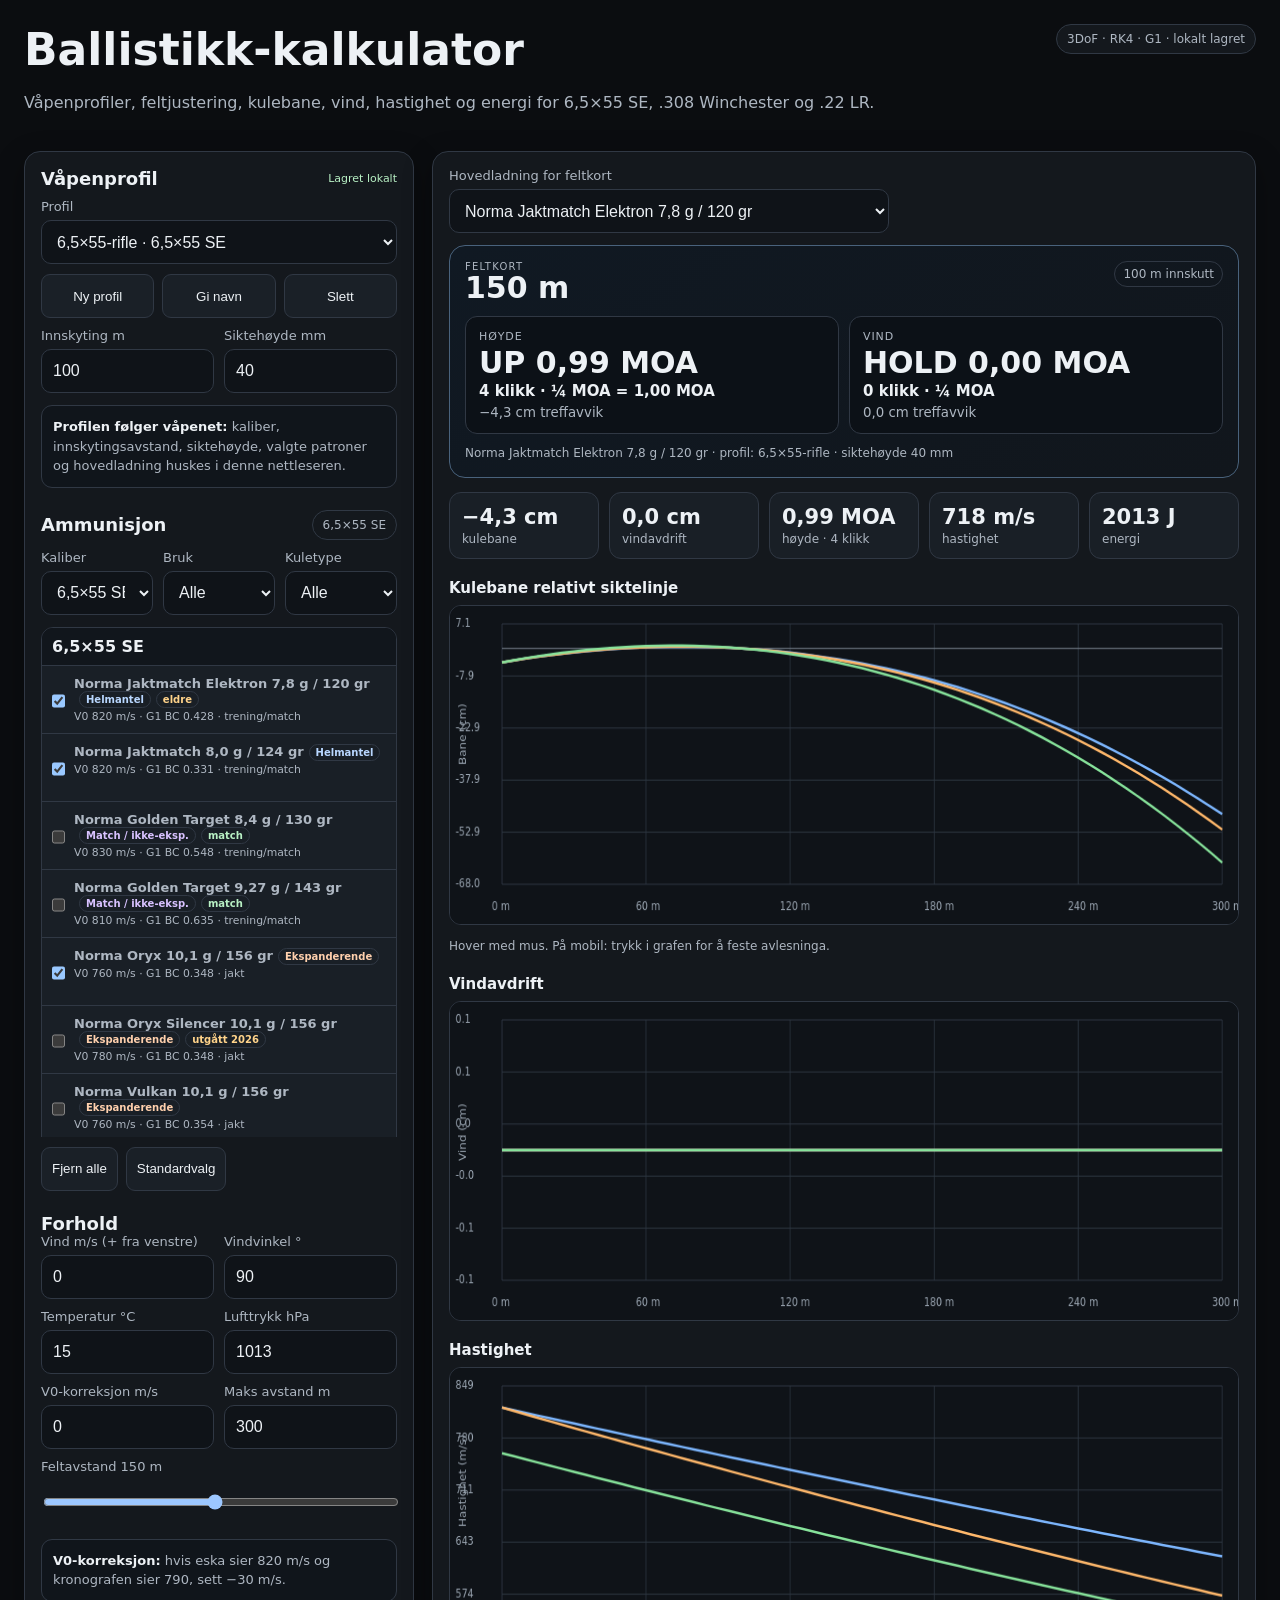
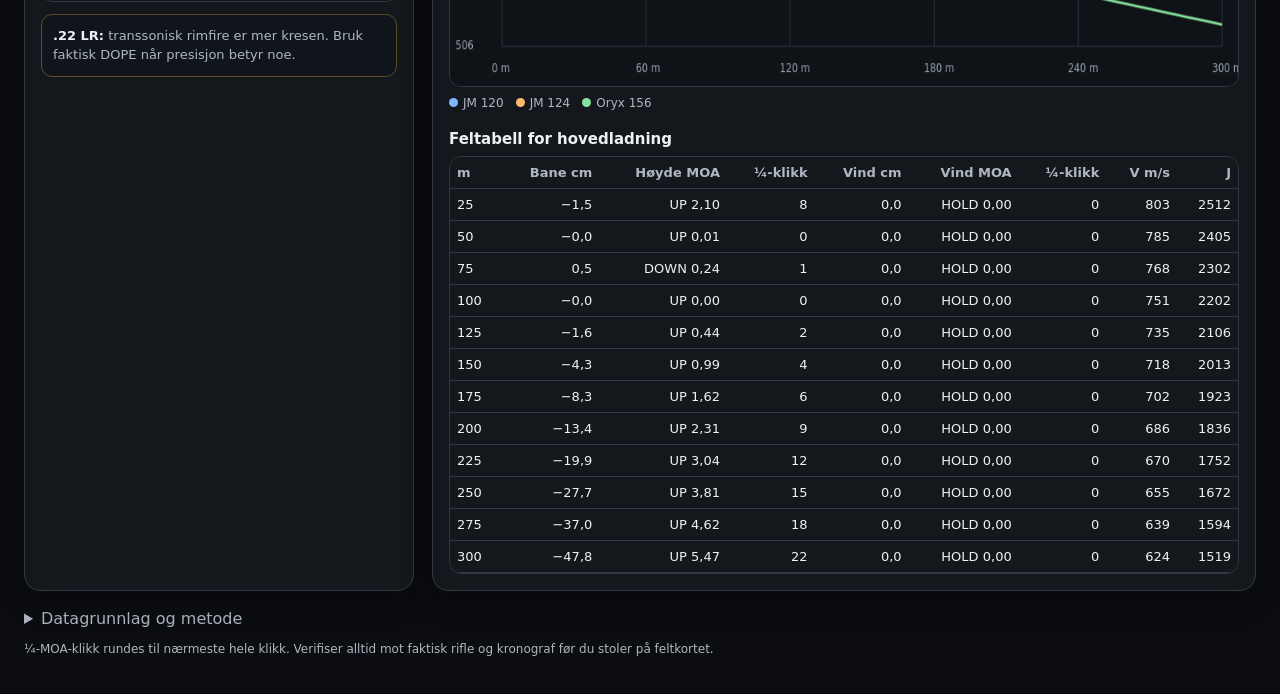
==== commit f2b5c4de: "Bump ballistics PWA asset version" ====
--- a/ballistikk/index.html
+++ b/ballistikk/index.html
@@ -9,11 +9,11 @@
 <meta name="apple-mobile-web-app-status-bar-style" content="black-translucent">
 <meta name="apple-mobile-web-app-title" content="Ballistikk">
 <title>Ballistikk-kalkulator</title>
-<link rel="manifest" href="./manifest.webmanifest?v=20261107-4">
+<link rel="manifest" href="./manifest.webmanifest?v=20261107-5">
 <link rel="icon" type="image/png" sizes="192x192" href="./icon-192.png">
 <link rel="apple-touch-icon" href="./icon-192.png">
-<link rel="stylesheet" href="./style.css?v=20261107-4">
-<script defer src="./app.js?v=20261107-4"></script>
+<link rel="stylesheet" href="./style.css?v=20261107-5">
+<script defer src="./app.js?v=20261107-5"></script>
 </head>
 <body>
 <main>
--- a/ballistikk/style.css
+++ b/ballistikk/style.css
@@ -1,3 +1,7 @@
 :root{color-scheme:dark;--bg:#0b0d10;--panel:#14181d;--panel2:#191f26;--text:#edf1f5;--muted:#aeb7c2;--line:#303844;--good:#b8f0c4;--warn:#ffd38a;--accent:#9cc7ff;--danger:#ff9c9c}*{box-sizing:border-box}body{margin:0;font-family:Inter,system-ui,-apple-system,Segoe UI,Roboto,sans-serif;background:var(--bg);color:var(--text)}main{max-width:1280px;margin:auto;padding:24px}.top{display:flex;gap:20px;justify-content:space-between;align-items:flex-start;flex-wrap:wrap}.top>div{min-width:0}h1{font-size:clamp(27px,4vw,44px);margin:0 0 8px}h2{font-size:18px;margin:0}h3{font-size:15px;margin:20px 0 8px}p{color:var(--muted);line-height:1.5}.badge,.mini-badge{border:1px solid var(--line);background:var(--panel);padding:7px 10px;border-radius:999px;color:var(--muted);font-size:12px;white-space:nowrap}.grid{display:grid;grid-template-columns:390px minmax(0,1fr);gap:18px;margin-top:20px}@media(max-width:920px){.grid{grid-template-columns:1fr}main{padding:14px}}.panel{background:var(--panel);border:1px solid var(--line);border-radius:16px;padding:16px;box-shadow:0 10px 30px #0005}.controls-panel{view-transition-name:controls-panel}.results-panel{view-transition-name:results-panel}.profile-section{view-transition-name:profile-panel}.section-head{display:flex;align-items:center;justify-content:space-between;gap:10px;margin-bottom:10px}.save-state{font-size:11px;color:var(--good)}.filters,.controls{display:grid;grid-template-columns:1fr 1fr;gap:10px}.controls .full{grid-column:1/-1}.profile-controls{margin-top:10px}label{display:block;font-size:13px;color:var(--muted)}input,select{width:100%;margin-top:6px;background:#0f1318;border:1px solid var(--line);color:var(--text);padding:10px 11px;border-radius:10px;font-size:16px}input:focus,select:focus,button:focus-visible{outline:2px solid var(--accent);outline-offset:2px}input[type=range]{padding:0;accent-color:var(--accent)}.ammo-groups{display:grid;gap:12px;max-height:510px;overflow:auto;margin-top:12px;view-transition-name:ammo-list}.ammo-group{border:1px solid var(--line);border-radius:12px;overflow:hidden}.ammo-head{font-weight:750;padding:9px 10px;background:#11161c}.loadrow{display:flex;gap:9px;align-items:flex-start;background:var(--panel2);border-top:1px solid var(--line);padding:10px;cursor:pointer}.loadrow:hover{background:#202731}.loadrow input{width:auto;margin:3px 0 0}.loadrow strong{font-size:13px}.loadrow small{color:var(--muted)}.pill{display:inline-block;font-size:10px;padding:2px 6px;border-radius:99px;border:1px solid var(--line);margin-left:5px;color:var(--muted)}.pill.new{color:var(--good)}.pill.old{color:var(--warn)}.actions{display:flex;gap:8px;margin-top:10px;flex-wrap:wrap}.profile-actions button{flex:1}button{border:1px solid var(--line);background:#1a2027;color:var(--text);padding:9px 10px;border-radius:9px;cursor:pointer}button:hover{background:#232b34}button.danger{color:var(--danger)}.space{margin-top:22px}.note{font-size:13px;background:#10151b;border:1px solid var(--line);padding:11px;border-radius:11px;margin:12px 0 0}.note strong{color:var(--text)}.warn{border-color:#5a4a29}.primary-picker{margin-bottom:12px;max-width:440px;view-transition-name:primary-picker}.field-card{border:1px solid #49627c;background:linear-gradient(145deg,#101923,#11161c);border-radius:16px;padding:15px;margin-bottom:14px;view-transition-name:field-card}.field-head{display:flex;align-items:flex-start;justify-content:space-between;gap:12px;margin-bottom:12px}.field-head>div{display:flex;flex-direction:column}.eyebrow{text-transform:uppercase;letter-spacing:.12em;font-size:10px;color:var(--muted)}#fieldDistance{font-size:30px;line-height:1.05}.field-zero{font-size:12px;color:var(--muted);border:1px solid var(--line);padding:5px 8px;border-radius:999px}.dial-grid{display:grid;grid-template-columns:1fr 1fr;gap:10px}.dial-card{background:#0c1117;border:1px solid var(--line);border-radius:12px;padding:13px;display:flex;flex-direction:column;gap:2px}.dial-label{font-size:11px;text-transform:uppercase;letter-spacing:.08em;color:var(--muted)}.dial-card strong{font-size:clamp(20px,3vw,30px)}.dial-card>span:not(.dial-label){font-size:15px;font-weight:700}.dial-card small{color:var(--muted);margin-top:3px}.field-note{font-size:12px;margin:10px 0 0}.cards{display:grid;grid-template-columns:repeat(5,1fr);gap:10px;margin-bottom:14px;view-transition-name:summary-cards}@media(max-width:820px){.cards{grid-template-columns:repeat(2,1fr)}.dial-grid{grid-template-columns:1fr}}.card{background:var(--panel2);border:1px solid var(--line);padding:12px;border-radius:12px}.card .v{font-size:21px;font-weight:750}.card .k{font-size:12px;color:var(--muted);margin-top:3px}.chart{position:relative}.chart canvas{width:100%;height:320px;background:#0f1318;border:1px solid var(--line);border-radius:12px;display:block;touch-action:pan-y}.tooltip{position:absolute;display:none;pointer-events:none;z-index:4;min-width:175px;max-width:270px;background:#080b0ecc;border:1px solid #46515e;border-radius:10px;padding:9px 10px;box-shadow:0 8px 30px #000a;font-size:12px;backdrop-filter:blur(6px)}.tt-range{font-weight:800;margin-bottom:5px}.tt-row{display:flex;gap:8px;justify-content:space-between;margin-top:3px}.tt-name{white-space:nowrap;overflow:hidden;text-overflow:ellipsis;max-width:165px}.sw,.dot{width:9px;height:9px;border-radius:50%;display:inline-block;margin-right:5px}.hint,.mini{font-size:12px;color:var(--muted)}.legend{display:flex;gap:12px;flex-wrap:wrap;margin:9px 0;color:var(--muted);font-size:12px}.tablewrap{max-height:430px;overflow:auto;border:1px solid var(--line);border-radius:12px;view-transition-name:field-table}table{width:100%;border-collapse:collapse;font-size:13px}th,td{border-bottom:1px solid var(--line);padding:8px 7px;text-align:right;white-space:nowrap}th:first-child,td:first-child{text-align:left}th{position:sticky;top:0;background:var(--panel);color:var(--muted);z-index:1}details{margin-top:18px}summary{cursor:pointer;color:var(--muted)}
 ::view-transition-old(root){animation:vt-out .16s ease both}::view-transition-new(root){animation:vt-in .20s ease both}::view-transition-old(field-card),::view-transition-old(summary-cards),::view-transition-old(ammo-list),::view-transition-old(field-table),::view-transition-old(primary-picker){animation:vt-out .12s ease both}::view-transition-new(field-card),::view-transition-new(summary-cards),::view-transition-new(ammo-list),::view-transition-new(field-table),::view-transition-new(primary-picker){animation:vt-in .22s ease both}@keyframes vt-out{to{opacity:0;transform:translateY(2px)}}@keyframes vt-in{from{opacity:0;transform:translateY(-3px)}}@media(prefers-reduced-motion:reduce){::view-transition-old(*),::view-transition-new(*){animation:none!important}}
-@media(max-width:520px){.panel{padding:12px}.filters,.controls{grid-template-columns:1fr}.controls .full{grid-column:auto}.profile-actions button{flex:1 1 30%}#fieldDistance{font-size:27px}.tablewrap{font-size:12px}}+@media(max-width:520px){.panel{padding:12px}.filters,.controls{grid-template-columns:1fr}.controls .full{grid-column:auto}.profile-actions button{flex:1 1 30%}#fieldDistance{font-size:27px}.tablewrap{font-size:12px}}
+html{-webkit-text-size-adjust:100%;text-size-adjust:100%;overflow-x:hidden}body{min-width:0;overflow-x:hidden}main,.grid,.panel,.top,.top>div,.section-head,.field-card,.chart,.tablewrap{min-width:0}.top-actions{display:flex;align-items:center;gap:8px;flex-wrap:wrap}.install-btn{min-height:44px;padding:9px 13px;border-color:#49627c;background:#142235}.install-btn[hidden]{display:none}.ammo-filters{display:grid;grid-template-columns:repeat(3,minmax(0,1fr));gap:10px;margin-bottom:10px}.pill.bullet{font-weight:700}.pill.fmj{color:#b9d7ff}.pill.match{color:#d8c2ff}.pill.expanding{color:#ffd0ad}.pill.rimfire{color:#c8efb6}button,input,select{min-height:44px}.loadrow{min-width:0}.loadrow>span{min-width:0;overflow-wrap:anywhere}.chart{width:100%;overflow:hidden}.chart canvas{max-width:100%}.tablewrap{-webkit-overflow-scrolling:touch;overscroll-behavior-inline:contain}.field-note,.note,.mini{overflow-wrap:anywhere}
+@media(max-width:700px){.ammo-filters{grid-template-columns:1fr 1fr}.ammo-filters label:last-child{grid-column:1/-1}.top-actions{width:100%;justify-content:space-between}.badge{white-space:normal}.cards{grid-template-columns:1fr 1fr}.chart canvas{height:280px}.tooltip{max-width:min(250px,calc(100% - 12px))}}
+@media(max-width:480px){main{padding-top:max(12px,env(safe-area-inset-top));padding-right:max(10px,env(safe-area-inset-right));padding-bottom:max(18px,env(safe-area-inset-bottom));padding-left:max(10px,env(safe-area-inset-left))}.panel{padding:11px;border-radius:13px}.top{gap:10px}.top-actions{align-items:stretch}.top-actions .install-btn{flex:1}.top-actions .badge{display:flex;align-items:center}.ammo-filters{grid-template-columns:1fr}.ammo-filters label:last-child{grid-column:auto}.cards{grid-template-columns:1fr 1fr;gap:8px}.card{padding:10px}.card .v{font-size:18px}.field-head{flex-wrap:wrap}.field-zero{white-space:normal}.dial-card strong{font-size:22px}.chart canvas{height:250px}.tablewrap{max-width:100%;overflow-x:auto}th,td{padding:8px 6px}.tooltip{font-size:11px;min-width:150px}.tt-name{max-width:120px}}
+@media(max-width:350px){main{padding-left:8px;padding-right:8px}.panel{padding:9px}.cards{grid-template-columns:1fr}.chart canvas{height:230px}.dial-grid{gap:8px}.field-head{flex-direction:column}.profile-actions button{flex:1 1 100%}}
